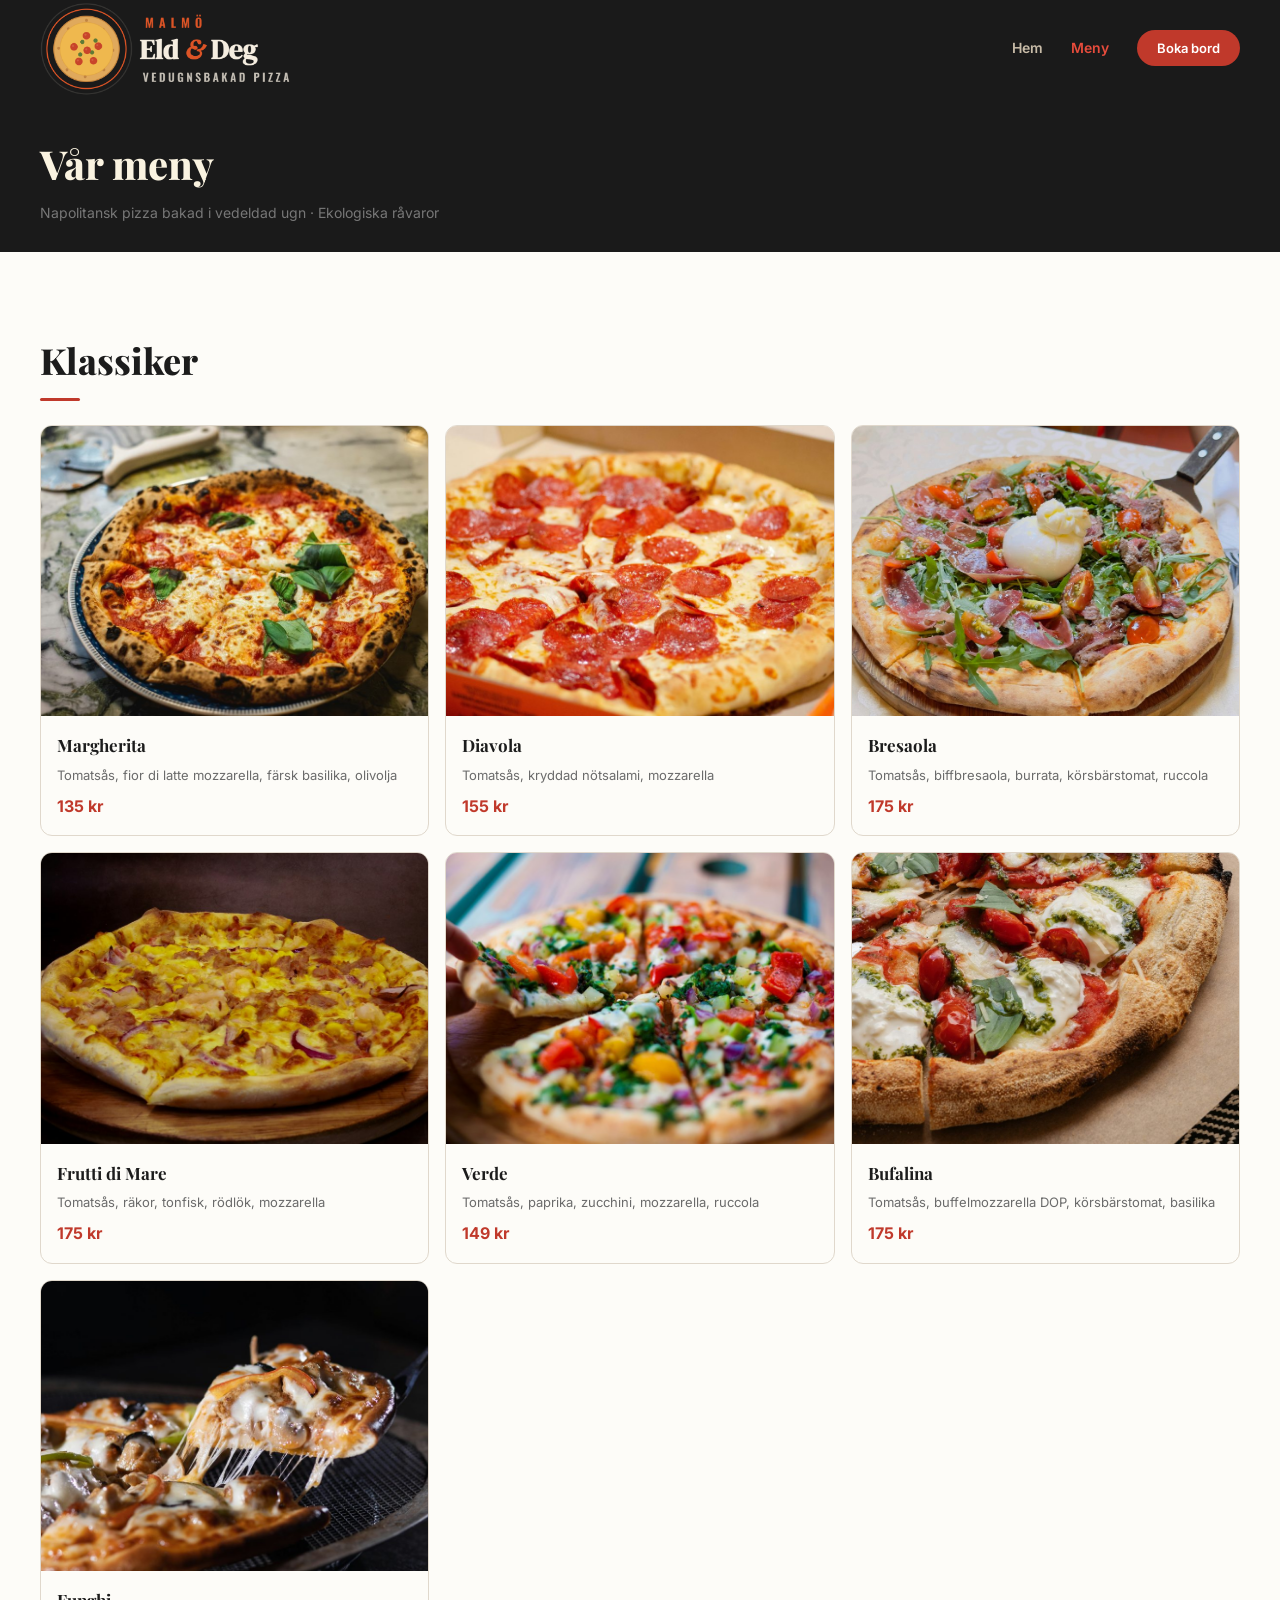
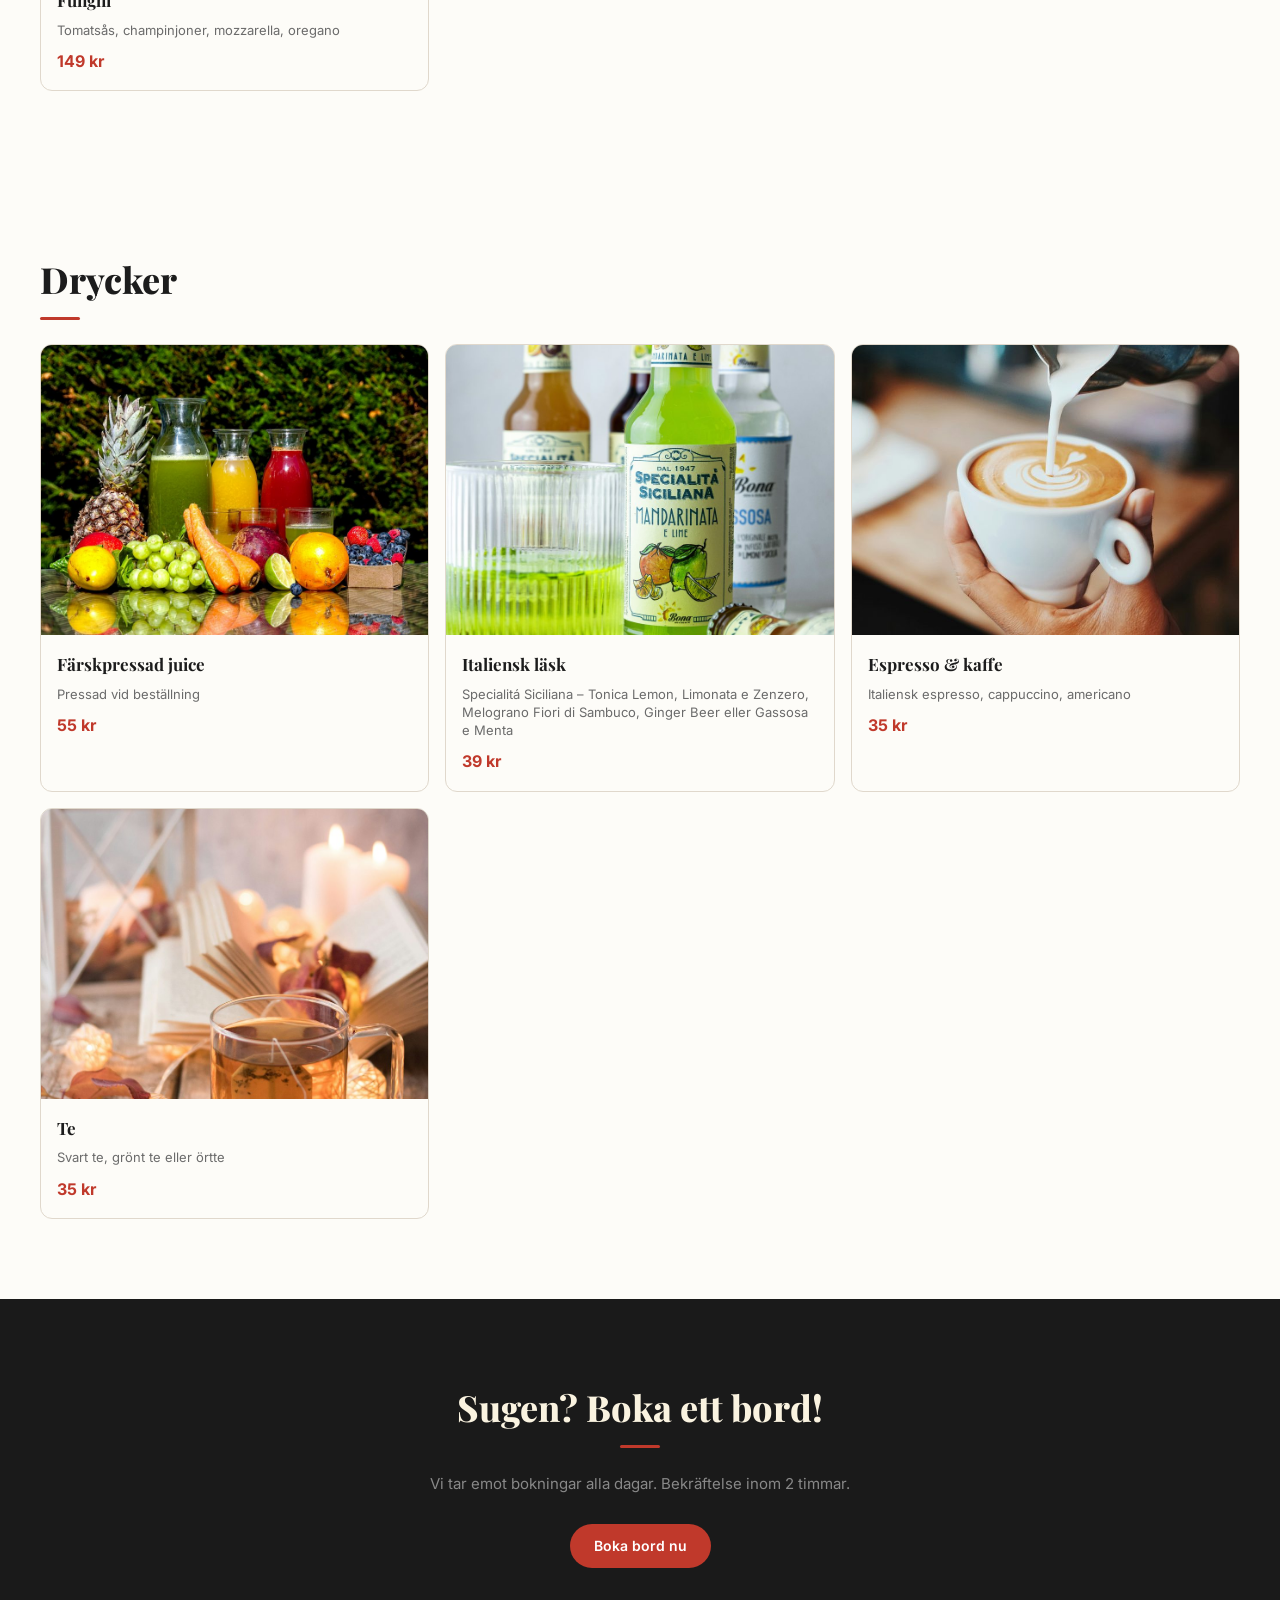
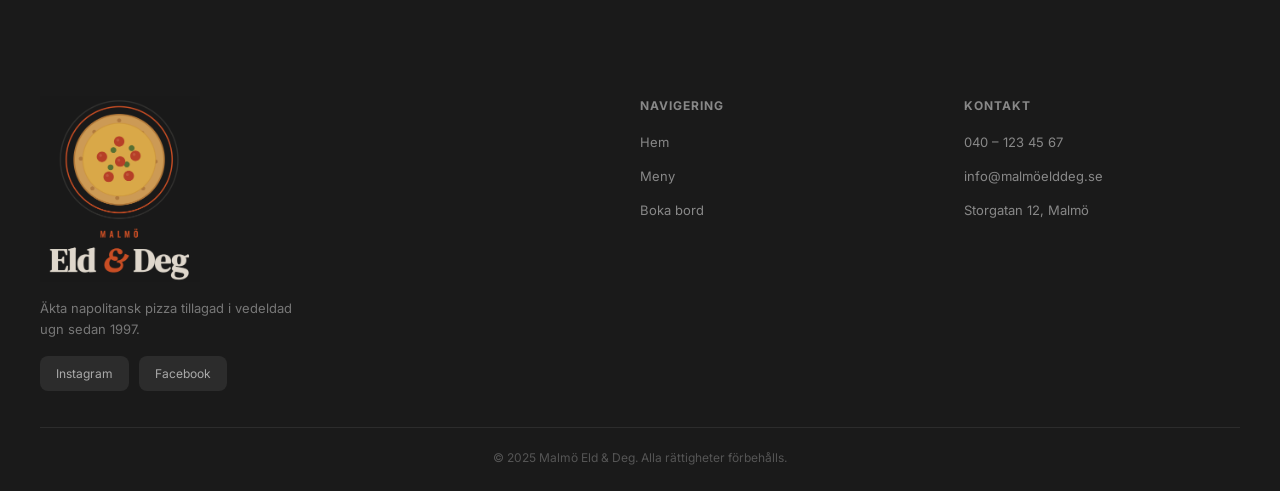
==== menu.html @ 0d915aa9 "Initial commit" ====
<!doctype html>
<html lang="sv">
    <head>
        <meta charset="UTF-8" />
        <meta name="viewport" content="width=device-width, initial-scale=1.0" />
        <meta
            name="description"
            content="Vår meny – Malmö Eld & Deg. Klassiker, vegetariska alternativ och drycker. Allt bakat i vedeldad ugn."
        />
        <title>Meny – Malmö Eld &amp; Deg</title>
        <link rel="preconnect" href="https://fonts.googleapis.com" />
        <link rel="preconnect" href="https://fonts.gstatic.com" crossorigin />
        <link
            href="https://fonts.googleapis.com/css2?family=Playfair+Display:wght@700;800&family=Inter:wght@400;500;600;700&display=swap"
            rel="stylesheet"
        />
        <link rel="stylesheet" href="css/style.css" />
    </head>
    <body>
        <a href="#main-content" class="skip-link">Hoppa till innehållet</a>

        <!--
    HEADER – identical across all three pages for consistent navigation.
    aria-current="page" on the active link informs screen readers
    which page the user is on (WCAG 4.1.2).
  -->
        <header class="site-header">
            <div class="container">
                <a
                    href="index.html"
                    class="logo"
                    aria-label="Malmö Eld &amp; Deg – till startsidan"
                >
                    <img
                        src="img/black-header.png"
                        alt="Malmö Eld &amp; Deg logotyp"
                        class="logo__img"
                    />
                </a>
                <button
                    class="nav-toggle"
                    aria-controls="main-nav"
                    aria-expanded="false"
                    aria-label="Öppna meny"
                >
                    <span></span><span></span><span></span>
                </button>
                <nav class="site-nav" id="main-nav" aria-label="Huvudmeny">
                    <a href="index.html">Hem</a>
                    <a href="menu.html" aria-current="page">Meny</a>
                    <a href="booking.html" class="nav-cta btn btn--primary"
                        >Boka bord</a
                    >
                </nav>
            </div>
        </header>

        <!--
    PAGE BANNER
    Replaces the hero image on subpages – clearly communicates
    which page the user is on without taking as much
    vertical space as a full-width hero.
  -->
        <div class="page-banner">
            <div class="container">
                <h1 class="page-banner__title">Vår meny</h1>
                <p class="page-banner__sub">
                    Napolitansk pizza bakad i vedeldad ugn &middot; Ekologiska
                    råvaror
                </p>
            </div>
        </div>

        <main id="main-content">
            <!--
      CLASSICS SECTION
      aria-labelledby links the section to the heading "klassiker-rubrik",
      making the landmark readable by screen readers.
    -->
            <section class="section" aria-labelledby="klassiker-rubrik">
                <div class="container">
                    <h2 class="section-title" id="klassiker-rubrik">
                        Klassiker
                    </h2>
                    <span class="section-accent"></span>
                    <div class="menu-grid" aria-label="Pizzor">
                        <article class="menu-card">
                            <img
                                src="img/margherita.jpg"
                                alt="Margherita – tomatsås, fior di latte mozzarella och färsk basilika"
                                class="menu-card__img"
                            />
                            <div class="menu-card__body">
                                <h3 class="menu-card__name">Margherita</h3>
                                <p class="menu-card__desc">
                                    Tomatsås, fior di latte mozzarella, färsk
                                    basilika, olivolja
                                </p>
                                <span class="menu-card__price">135 kr</span>
                            </div>
                        </article>
                        <article class="menu-card">
                            <img
                                src="img/diavola.jpg"
                                alt="Diavola – kryddad nötsalami och mozzarella"
                                class="menu-card__img"
                            />
                            <div class="menu-card__body">
                                <h3 class="menu-card__name">Diavola</h3>
                                <p class="menu-card__desc">
                                    Tomatsås, kryddad nötsalami, mozzarella
                                </p>
                                <span class="menu-card__price">155 kr</span>
                            </div>
                        </article>
                        <article class="menu-card">
                            <img
                                src="img/bresaola.jpg"
                                alt="Bresaola – biffbresaola, burrata och körsbärstomat"
                                class="menu-card__img"
                            />
                            <div class="menu-card__body">
                                <h3 class="menu-card__name">Bresaola</h3>
                                <p class="menu-card__desc">
                                    Tomatsås, biffbresaola, burrata,
                                    körsbärstomat, ruccola
                                </p>
                                <span class="menu-card__price">175 kr</span>
                            </div>
                        </article>
                        <article class="menu-card">
                            <img
                                src="img/fruttidimare.jpg"
                                alt="Frutti di mare – räkor, tonfisk och rödlök"
                                class="menu-card__img"
                            />
                            <div class="menu-card__body">
                                <h3 class="menu-card__name">Frutti di Mare</h3>
                                <p class="menu-card__desc">
                                    Tomatsås, räkor, tonfisk, rödlök, mozzarella
                                </p>
                                <span class="menu-card__price">175 kr</span>
                            </div>
                        </article>
                        <article class="menu-card">
                            <img
                                src="img/verde.jpg"
                                alt="Verde – tomatsås, paprika, zucchini, mozzarella och ruccola"
                                class="menu-card__img"
                            />
                            <div class="menu-card__body">
                                <h3 class="menu-card__name">Verde</h3>
                                <p class="menu-card__desc">
                                    Tomatsås, paprika, zucchini, mozzarella,
                                    ruccola
                                </p>
                                <span class="menu-card__price">149 kr</span>
                            </div>
                        </article>
                        <article class="menu-card">
                            <img
                                src="img/bufalina.jpg"
                                alt="Bufalina – buffelmozzarella DOP, körsbärstomat och basilika"
                                class="menu-card__img"
                            />
                            <div class="menu-card__body">
                                <h3 class="menu-card__name">Bufalina</h3>
                                <p class="menu-card__desc">
                                    Tomatsås, buffelmozzarella DOP,
                                    körsbärstomat, basilika
                                </p>
                                <span class="menu-card__price">175 kr</span>
                            </div>
                        </article>
                        <article class="menu-card">
                            <img
                                src="img/funghi.jpg"
                                alt="Funghi – tomatsås, champinjoner, mozzarella"
                                class="menu-card__img"
                            />
                            <div class="menu-card__body">
                                <h3 class="menu-card__name">Funghi</h3>
                                <p class="menu-card__desc">
                                    Tomatsås, champinjoner, mozzarella, oregano
                                </p>
                                <span class="menu-card__price">149 kr</span>
                            </div>
                        </article>
                    </div>
                </div>
            </section>

            <section class="section" aria-labelledby="drycker-rubrik">
                <div class="container">
                    <h2 class="section-title" id="drycker-rubrik">Drycker</h2>
                    <span class="section-accent"></span>
                    <div class="menu-grid" aria-label="Drycker">
                        <article class="menu-card">
                            <img
                                src="img/juice.jpg"
                                alt="Färskpressad juice"
                                class="menu-card__img"
                            />
                            <div class="menu-card__body">
                                <h3 class="menu-card__name">
                                    Färskpressad juice
                                </h3>
                                <p class="menu-card__desc">
                                    Pressad vid beställning
                                </p>
                                <span class="menu-card__price">55 kr</span>
                            </div>
                        </article>
                        <article class="menu-card">
                            <img
                                src="img/italiansoda.jpg"
                                alt="Italiensk läsk"
                                class="menu-card__img"
                            />
                            <div class="menu-card__body">
                                <h3 class="menu-card__name">Italiensk läsk</h3>
                                <p class="menu-card__desc">
                                    Specialitá Siciliana – Tonica Lemon,
                                    Limonata e Zenzero, Melograno Fiori di
                                    Sambuco, Ginger Beer eller Gassosa e Menta
                                </p>
                                <span class="menu-card__price">39 kr</span>
                            </div>
                        </article>
                        <article class="menu-card">
                            <img
                                src="img/coffee.jpg"
                                alt="Latte art – espresso och cappuccino"
                                class="menu-card__img"
                            />
                            <div class="menu-card__body">
                                <h3 class="menu-card__name">
                                    Espresso &amp; kaffe
                                </h3>
                                <p class="menu-card__desc">
                                    Italiensk espresso, cappuccino, americano
                                </p>
                                <span class="menu-card__price">35 kr</span>
                            </div>
                        </article>
                        <article class="menu-card">
                            <img
                                src="img/te.jpg"
                                alt="Te"
                                class="menu-card__img"
                            />
                            <div class="menu-card__body">
                                <h3 class="menu-card__name">Te</h3>
                                <p class="menu-card__desc">
                                    Svart te, grönt te eller örtte
                                </p>
                                <span class="menu-card__price">35 kr</span>
                            </div>
                        </article>
                    </div>
                </div>
            </section>

            <section
                class="section section--dark"
                aria-label="Boka bord – uppmaning"
            >
                <div class="container" style="text-align: center">
                    <h2 class="section-title" style="color: var(--dough)">
                        Sugen? Boka ett bord!
                    </h2>
                    <span class="section-accent section-accent--center"></span>
                    <p
                        style="
                            color: #888;
                            margin-bottom: 28px;
                            font-size: 15px;
                        "
                    >
                        Vi tar emot bokningar alla dagar. Bekräftelse inom 2
                        timmar.
                    </p>
                    <a href="booking.html" class="btn btn--primary"
                        >Boka bord nu</a
                    >
                </div>
            </section>
        </main>

        <!--
    FOOTER – three columns at ≥768px, stacked on mobile.
    Pizza badge used as a decorative element (aria-hidden="true").
  -->
        <footer class="site-footer">
            <div class="container">
                <div class="footer-grid">
                    <div class="footer-brand">
                        <img
                            src="img/black-badge.png"
                            alt=""
                            class="footer-badge"
                            aria-hidden="true"
                        />
                        <p>
                            Äkta napolitansk pizza tillagad i vedeldad ugn sedan
                            1997.
                        </p>
                        <div class="footer-social mt-16">
                            <a
                                href="https://instagram.com"
                                target="_blank"
                                rel="noopener noreferrer"
                                class="social-btn"
                                aria-label="Instagram (öppnar i ny flik)"
                                >Instagram</a
                            >
                            <a
                                href="https://facebook.com"
                                target="_blank"
                                rel="noopener noreferrer"
                                class="social-btn"
                                aria-label="Facebook (öppnar i ny flik)"
                                >Facebook</a
                            >
                        </div>
                    </div>
                    <div class="footer-col">
                        <h3>Navigering</h3>
                        <ul>
                            <li><a href="index.html">Hem</a></li>
                            <li><a href="menu.html">Meny</a></li>
                            <li><a href="booking.html">Boka bord</a></li>
                        </ul>
                    </div>
                    <div class="footer-col">
                        <h3>Kontakt</h3>
                        <ul>
                            <li>
                                <a href="tel:+46401234567">040 – 123 45 67</a>
                            </li>
                            <li>
                                <a href="mailto:info@malmöelddeg.se"
                                    >info@malmöelddeg.se</a
                                >
                            </li>
                            <li>
                                <a
                                    href="https://maps.google.com/?q=Storgatan+12+Malmö"
                                    target="_blank"
                                    rel="noopener noreferrer"
                                    aria-label="Storgatan 12 – Google Maps öppnas i ny flik"
                                    >Storgatan 12, Malmö</a
                                >
                            </li>
                        </ul>
                    </div>
                </div>
                <div class="footer-bottom">
                    <p>
                        &copy; 2025 Malmö Eld &amp; Deg. Alla rättigheter
                        förbehålls.
                    </p>
                </div>
            </div>
        </footer>

        <script src="js/main.js"></script>
    </body>
</html>
---- css/style.css ----
/* 1. CSS Custom Properties */
:root {
    --fire: #c0392b;
    --fire-light: #e74c3c;

    --coal: #1a1a1a;
    --charcoal: #2c2c2c;

    --dough: #faf3e0;
    --dough-mid: #f0e8cf;
    --cream: #fdfcf8;

    --text-main: #1c1c1c;
    --text-muted: #6b6b6b;

    --border: #e0d8cc;

    --font-heading: "Playfair Display", Georgia, serif;
    --font-body: "Inter", "Helvetica Neue", Arial, sans-serif;

    --radius-sm: 8px;
    --radius-md: 12px;
    --radius-lg: 24px;
    --radius-pill: 100px;

    --shadow-md: 0 4px 20px rgba(0, 0, 0, 0.12);

    --container: 1240px;
    --gutter: 20px;
}

/* 2. Reset and base */
*,
*::before,
*::after {
    box-sizing: border-box;
    margin: 0;
    padding: 0;
}

html {
    scroll-behavior: smooth;
}

img {
    max-width: 100%;
    height: auto;
    display: block;
}

a {
    color: inherit;
    text-decoration: none;
}
ul {
    list-style: none;
}

button {
    cursor: pointer;
    font-family: var(--font-body);
}

body {
    font-family: var(--font-body);
    background: var(--cream);
    color: var(--text-main);
    font-size: 16px;
    line-height: 1.6;
}

/* 3. Container */
.container {
    width: 100%;
    max-width: var(--container);
    margin-inline: auto;
    padding-inline: var(--gutter);
}

/* 4. Typography */
.section-title {
    font-family: var(--font-heading);
    font-size: clamp(24px, 5vw, 36px);
    font-weight: 800;
    margin-bottom: 8px;
}

/* Decorative accent line below headings – no informational content */
.section-accent {
    display: block;
    width: 40px;
    height: 3px;
    background: var(--fire);
    border-radius: 2px;
    margin-bottom: 24px;
}

.section-accent--center {
    margin-inline: auto;
}

/* 5. Header and navigation */
/* sticky keeps the header visible while scrolling; z-index 100 places it above page content */
.site-header {
    position: sticky;
    top: 0;
    z-index: 100;
    background: var(--coal);
    height: 64px;
    display: flex;
    align-items: center;
}

@media (min-width: 768px) {
    .site-header {
        height: 80px;
    }
}
@media (min-width: 1200px) {
    .site-header {
        height: 96px;
    }
}

.site-header .container {
    display: flex;
    align-items: center;
    justify-content: space-between;
}

.logo__img {
    height: 60px;
    width: auto;
    display: block;
}

@media (min-width: 768px) {
    .logo__img {
        height: 80px;
    }
}
@media (min-width: 1200px) {
    .logo__img {
        height: 96px;
    }
}

/* Hamburger – three spans, each one bar */
.nav-toggle {
    display: flex;
    flex-direction: column;
    gap: 5px;
    background: none;
    border: none;
    padding: 6px;
}

.nav-toggle span {
    display: block;
    width: 24px;
    height: 2px;
    background: var(--dough);
    border-radius: 2px;
    transition:
        transform 0.3s,
        opacity 0.3s;
}

/* Hamburger animates into an X when menu is open */
.nav-toggle.open span:nth-child(1) {
    transform: translateY(7px) rotate(45deg);
}
.nav-toggle.open span:nth-child(2) {
    opacity: 0;
}
.nav-toggle.open span:nth-child(3) {
    transform: translateY(-7px) rotate(-45deg);
}

/* Mobile nav: full-screen overlay, shown by JS adding the 'open' class */
.site-nav {
    display: none;
    position: fixed;
    inset: 64px 0 0;
    background: var(--coal);
    flex-direction: column;
    align-items: center;
    justify-content: center;
    gap: 32px;
    z-index: 99;
}

.site-nav.open {
    display: flex;
}

.site-nav a {
    font-size: 22px;
    font-weight: 600;
    color: var(--dough);
    transition: color 0.2s;
}

/* Communicates active page state to screen readers: WCAG 4.1.2 */
.site-nav a:hover,
.site-nav a[aria-current="page"] {
    color: var(--fire-light);
}

.site-nav .nav-cta {
    background: var(--fire);
    color: #fff !important;
    padding: 12px 32px;
    border-radius: var(--radius-pill);
    font-size: 16px !important;
}

/* Tablet and desktop: hamburger hidden, nav inline in header */
@media (min-width: 768px) {
    .nav-toggle {
        display: none;
    }

    .site-nav {
        display: flex !important;
        position: static;
        flex-direction: row;
        gap: 28px;
        background: none;
        inset: unset;
        justify-content: flex-end;
    }

    .site-nav a {
        font-size: 14px;
        color: #c8bca8;
    }

    .site-nav .nav-cta {
        padding: 8px 20px;
        font-size: 13px !important;
    }
}

/* 6. Skip link and focus styles: WCAG 2.4.1, 2.4.7 */
/* Invisible to mouse users, visible on keyboard focus */
.skip-link {
    position: absolute;
    top: -100%;
    left: 16px;
    background: var(--fire);
    color: #fff;
    padding: 10px 20px;
    border-radius: 0 0 var(--radius-sm) var(--radius-sm);
    font-size: 14px;
    font-weight: 700;
    z-index: 200;
    transition: top 0.2s;
}

.skip-link:focus {
    top: 0;
}

/* :focus-visible triggers only on keyboard navigation, not mouse click */
:focus-visible {
    outline: 3px solid var(--fire);
    outline-offset: 3px;
    border-radius: 3px;
}

:focus:not(:focus-visible) {
    outline: none;
}

/* Disable animations for users with vestibular disorders: WCAG 2.3.3 */
@media (prefers-reduced-motion: reduce) {
    *,
    *::before,
    *::after {
        animation-duration: 0.01ms !important;
        animation-iteration-count: 1 !important;
        transition-duration: 0.01ms !important;
    }
}

/* 7. Hero */
.hero {
    position: relative;
    min-height: 300px;
    display: flex;
    align-items: flex-end;
    overflow: hidden;
}

.hero__img {
    position: absolute;
    inset: 0;
    width: 100%;
    height: 100%;
    object-fit: cover;
    object-position: center;
}

.hero__overlay {
    position: absolute;
    inset: 0;
    background: linear-gradient(
        to top,
        rgba(20, 6, 2, 0.92) 0%,
        rgba(40, 12, 4, 0.5) 50%,
        rgba(0, 0, 0, 0.15) 100%
    );
}

.hero__content {
    position: relative;
    z-index: 2;
    width: 100%;
    padding: 48px 0 36px;
}

.hero .container {
    background: rgba(0, 0, 0, 0.65);
    border-radius: 6px;
    padding-block: 24px;
}

.hero__tagline {
    display: inline-block;
    font-size: 11px;
    letter-spacing: 2.5px;
    text-transform: uppercase;
    color: #fff;
    font-weight: 600;
    margin-bottom: 10px;
}

.hero h1 {
    font-family: var(--font-heading);
    font-size: clamp(28px, 7vw, 56px);
    color: var(--dough);
    font-weight: 800;
    line-height: 1.1;
    margin-bottom: 10px;
}

.hero__sub {
    font-size: 14px;
    color: #c8bca8;
    margin-bottom: 24px;
    max-width: 480px;
}

.hero__actions {
    display: flex;
    flex-wrap: wrap;
    gap: 12px;
}

@media (min-width: 768px) {
    .hero {
        min-height: 380px;
    }
}
@media (min-width: 1200px) {
    .hero {
        min-height: 520px;
    }
}

/* 8. Buttons */
.btn {
    display: inline-flex;
    align-items: center;
    gap: 7px;
    font-family: var(--font-body);
    font-size: 14px;
    font-weight: 600;
    padding: 11px 24px;
    border-radius: var(--radius-pill);
    border: none;
    transition:
        transform 0.15s,
        box-shadow 0.15s;
    white-space: nowrap;
    cursor: pointer;
}

.btn:hover {
    transform: translateY(-1px);
    box-shadow: 0 6px 18px rgba(0, 0, 0, 0.2);
}
.btn:active {
    transform: translateY(0);
}

.btn--primary {
    background: var(--fire);
    color: #fff;
}
.btn--primary:hover {
    background: var(--fire-light);
}

.btn--outline {
    background: transparent;
    color: var(--dough);
    border: 2px solid rgba(255, 255, 255, 0.35);
}
.btn--outline:hover {
    border-color: var(--dough);
}

.btn--full {
    width: 100%;
    justify-content: center;
}

/* 9. Quick actions
   Mobile only: the mobile user is often in motion and needs immediate access
   to phone number and address. Hidden on desktop where that urgency is absent. */
.quick-actions {
    background: var(--charcoal);
    padding: 12px var(--gutter);
}

.quick-actions__grid {
    display: grid;
    grid-template-columns: repeat(3, 1fr);
    gap: 10px;
}

.quick-btn {
    display: flex;
    flex-direction: column;
    align-items: center;
    gap: 5px;
    padding: 12px 8px;
    background: #3a3a3a;
    border-radius: var(--radius-sm);
    color: var(--dough);
    font-size: 11px;
    font-weight: 600;
    text-align: center;
    transition: background 0.2s;
    border: none;
    cursor: pointer;
}

.quick-btn svg {
    stroke: var(--dough);
}
.quick-btn:hover {
    background: #4a4a4a;
}
.quick-btn--red {
    background: var(--fire);
}
.quick-btn--red svg {
    stroke: #fff;
}
.quick-btn--red:hover {
    background: var(--fire-light);
}

@media (min-width: 768px) {
    .quick-actions {
        display: none;
    }
}

/* 10. Feature strip */
.feature-strip {
    background: var(--dough-mid);
    border-bottom: 1px solid var(--border);
}

.feature-strip__grid {
    display: flex;
    flex-direction: column;
}

.feature-item {
    display: flex;
    align-items: center;
    gap: 14px;
    padding: 18px var(--gutter);
    border-bottom: 1px solid var(--border);
}

.feature-item:last-child {
    border-bottom: none;
}

.feature-item__icon {
    flex-shrink: 0;
    color: var(--fire);
}
.feature-item__title {
    font-size: 14px;
    font-weight: 700;
    color: var(--coal);
}
.feature-item__text {
    font-size: 12px;
    color: var(--text-muted);
}

@media (min-width: 768px) {
    .feature-strip__grid {
        flex-direction: row;
    }

    .feature-item {
        flex: 1;
        border-bottom: none;
        border-right: 1px solid var(--border);
        padding: 24px;
    }

    .feature-item:last-child {
        border-right: none;
    }
}

/* 11. Sections (shared) */
.section {
    padding: 48px 0;
}
.section--dark {
    background: var(--coal);
    color: var(--dough);
}
.section--beige {
    background: var(--dough);
}

@media (min-width: 1200px) {
    .section {
        padding: 80px 0;
    }
}

/* 12. About */
.about-grid {
    display: flex;
    flex-direction: column;
    gap: 32px;
}

.about-img {
    width: 100%;
    aspect-ratio: 4 / 3;
    object-fit: cover;
    border-radius: var(--radius-md);
}

.about-text p {
    font-size: 15px;
    color: #c8bca8;
    margin-bottom: 16px;
    line-height: 1.7;
}

.about-text p:last-of-type {
    margin-bottom: 0;
}

@media (min-width: 768px) {
    .about-grid {
        flex-direction: row;
        align-items: center;
        gap: 48px;
    }
    .about-img {
        width: 45%;
        flex-shrink: 0;
    }
    .about-text p {
        color: #b0a090;
    }
}

@media (min-width: 1200px) {
    .about-grid {
        gap: 80px;
    }
    .about-img {
        width: 50%;
    }
}

/* 13. Opening hours */
.hours-table {
    width: 100%;
    border-collapse: collapse;
    border-radius: var(--radius-md);
    overflow: hidden;
    border: 1px solid var(--border);
}

.hours-table tr {
    border-bottom: 1px solid var(--border);
}
.hours-table tr:last-child {
    border-bottom: none;
}

.hours-table td {
    padding: 14px 20px;
    font-size: 14px;
    background: var(--cream);
}

.hours-table td:last-child {
    text-align: right;
    font-weight: 700;
    color: var(--coal);
}

.hours-table .highlight td {
    background: var(--dough-mid);
}

/* 14. Menu grid and cards
   Mobile First: 1 → 2 → 3 columns */
.menu-grid {
    display: grid;
    grid-template-columns: 1fr;
    gap: 16px;
}

@media (min-width: 768px) {
    .menu-grid {
        grid-template-columns: repeat(2, 1fr);
    }
}
@media (min-width: 1200px) {
    .menu-grid {
        grid-template-columns: repeat(3, 1fr);
    }
}

.menu-card {
    background: var(--cream);
    border: 1px solid var(--border);
    border-radius: var(--radius-md);
    overflow: hidden;
    transition:
        box-shadow 0.2s,
        transform 0.2s;
}

.menu-card:hover {
    box-shadow: var(--shadow-md);
    transform: translateY(-2px);
}

.menu-card__img {
    width: 100%;
    aspect-ratio: 4 / 3;
    object-fit: cover;
    display: block;
}

.menu-card__body {
    padding: 16px;
}
.menu-card__name {
    font-family: var(--font-heading);
    font-size: 17px;
    font-weight: 700;
    margin-bottom: 6px;
}
.menu-card__desc {
    font-size: 13px;
    color: var(--text-muted);
    margin-bottom: 10px;
    line-height: 1.4;
}
.menu-card__price {
    font-size: 16px;
    font-weight: 700;
    color: var(--fire);
}

/* 15. Page banner: used on subpages instead of the hero */
.page-banner {
    background: var(--coal);
    padding: 36px 0 28px;
}

.page-banner__title {
    font-family: var(--font-heading);
    font-size: clamp(26px, 5vw, 40px);
    font-weight: 800;
    color: var(--dough);
    margin-bottom: 6px;
}

.page-banner__sub {
    font-size: 14px;
    color: #777;
}

/* 16. Booking grid and form
   900px breakpoint: the form needs enough width to sit comfortably
   next to the contact info column */
.boka-grid {
    display: flex;
    flex-direction: column;
    gap: 48px;
}

@media (min-width: 900px) {
    .boka-grid {
        flex-direction: row;
        align-items: flex-start;
        gap: 64px;
    }

    .boka-form-col {
        max-width: 520px;
    }
    .boka-info-col {
        flex: 1;
    }
}

.booking-form {
    background: var(--cream);
    border: 1px solid var(--border);
    border-radius: var(--radius-lg);
    padding: 28px var(--gutter);
}

@media (min-width: 768px) {
    .booking-form {
        padding: 40px;
    }
}

.form-row {
    display: flex;
    flex-direction: column;
    gap: 14px;
    margin-bottom: 14px;
}

@media (min-width: 560px) {
    .form-row {
        flex-direction: row;
    }
    .form-group {
        flex: 1;
    }
}

.form-group {
    display: flex;
    flex-direction: column;
    gap: 6px;
}

.form-group label {
    font-size: 12px;
    font-weight: 600;
    color: var(--text-muted);
    text-transform: uppercase;
    letter-spacing: 0.5px;
}

.form-group input,
.form-group select,
.form-group textarea {
    padding: 12px 16px;
    border: 1.5px solid var(--border);
    border-radius: var(--radius-sm);
    font-family: var(--font-body);
    font-size: 15px;
    color: var(--text-main);
    background: var(--cream);
    width: 100%;
    transition:
        border-color 0.2s,
        box-shadow 0.2s;
}

.form-group input:focus,
.form-group select:focus,
.form-group textarea:focus {
    outline: none;
    border-color: var(--fire);
    box-shadow: 0 0 0 3px rgba(192, 57, 43, 0.12);
}

.form-group textarea {
    resize: vertical;
    min-height: 80px;
}

.form-submit {
    margin-top: 8px;
}
.form-note {
    font-size: 12px;
    color: var(--text-muted);
    text-align: center;
    margin-top: 12px;
}

/* Hidden until the form is submitted */
.form-confirmation {
    display: none;
    text-align: center;
    padding: 24px;
}
.form-confirmation.show {
    display: block;
}

.form-confirmation__icon {
    font-size: 48px;
    color: var(--fire);
    margin-bottom: 12px;
}

/* 17. Contact list */
.contact-list {
    display: flex;
    flex-direction: column;
    gap: 16px;
    margin-top: 8px;
}

.contact-list li {
    display: flex;
    align-items: flex-start;
    gap: 14px;
}

.contact-list__icon {
    flex-shrink: 0;
    margin-top: 2px;
    color: var(--fire);
}

.contact-list li > div {
    display: flex;
    flex-direction: column;
    gap: 2px;
}

.contact-list strong {
    font-size: 12px;
    text-transform: uppercase;
    letter-spacing: 0.5px;
    color: var(--text-muted);
}

.contact-list span,
.contact-list a {
    font-size: 14px;
    color: var(--text-main);
    line-height: 1.4;
}

.contact-list a:hover {
    color: var(--fire);
    text-decoration: underline;
}

/* 18. Map placeholder  (replace with a Google Maps <iframe> in production) */
.map-placeholder {
    background: var(--dough-mid);
    border: 1px solid var(--border);
    border-radius: var(--radius-md);
    height: 220px;
    display: flex;
    flex-direction: column;
    align-items: center;
    justify-content: center;
    gap: 10px;
    font-size: 13px;
    color: var(--text-muted);
    margin-bottom: 24px;
}

.map-placeholder svg {
    width: 36px;
    height: 36px;
    color: var(--fire);
}

@media (min-width: 768px) {
    .map-placeholder {
        height: 280px;
    }
}

/* 19. Footer */
.site-footer {
    background: var(--coal);
    color: var(--dough);
    padding: 48px 0 24px;
}

.footer-grid {
    display: flex;
    flex-direction: column;
    gap: 36px;
    margin-bottom: 36px;
}

.footer-badge {
    width: 160px;
    height: auto;
    margin-bottom: 16px;
    opacity: 0.9;
}

.footer-brand p {
    margin-top: 8px;
    font-size: 13px;
    color: #777;
    line-height: 1.6;
    max-width: 260px;
}

.footer-col h3 {
    font-size: 12px;
    font-weight: 700;
    letter-spacing: 1px;
    text-transform: uppercase;
    color: #888;
    margin-bottom: 14px;
}

.footer-col ul {
    display: flex;
    flex-direction: column;
    gap: 8px;
}

.footer-col ul a {
    font-size: 13px;
    color: #888;
    transition: color 0.2s;
}
.footer-col ul a:hover {
    color: var(--dough);
}

.footer-social {
    display: flex;
    gap: 10px;
}

a.social-btn {
    display: inline-block;
    padding: 8px 16px;
    background: #2c2c2c;
    border-radius: var(--radius-sm);
    font-size: 12px;
    color: #aaa;
    transition:
        background 0.2s,
        color 0.2s;
    text-decoration: none;
}

a.social-btn:hover {
    background: #3c3c3c;
    color: var(--dough);
}

.footer-bottom {
    border-top: 1px solid #2c2c2c;
    padding-top: 20px;
    text-align: center;
    font-size: 12px;
    color: #555;
}

@media (min-width: 768px) {
    .footer-grid {
        flex-direction: row;
        gap: 48px;
        flex-wrap: wrap;
    }
    .footer-brand {
        flex: 2;
    }
    .footer-col {
        flex: 1;
        min-width: 120px;
    }
}

/* 20. Utility classes */
.mt-16 {
    margin-top: 16px;
}
.mt-24 {
    margin-top: 24px;
}
.text-muted {
    color: var(--text-muted);
}

/* Visually hides elements while keeping them accessible to screen readers */
.sr-only {
    position: absolute;
    width: 1px;
    height: 1px;
    padding: 0;
    margin: -1px;
    overflow: hidden;
    clip: rect(0, 0, 0, 0);
    white-space: nowrap;
    border-width: 0;
}
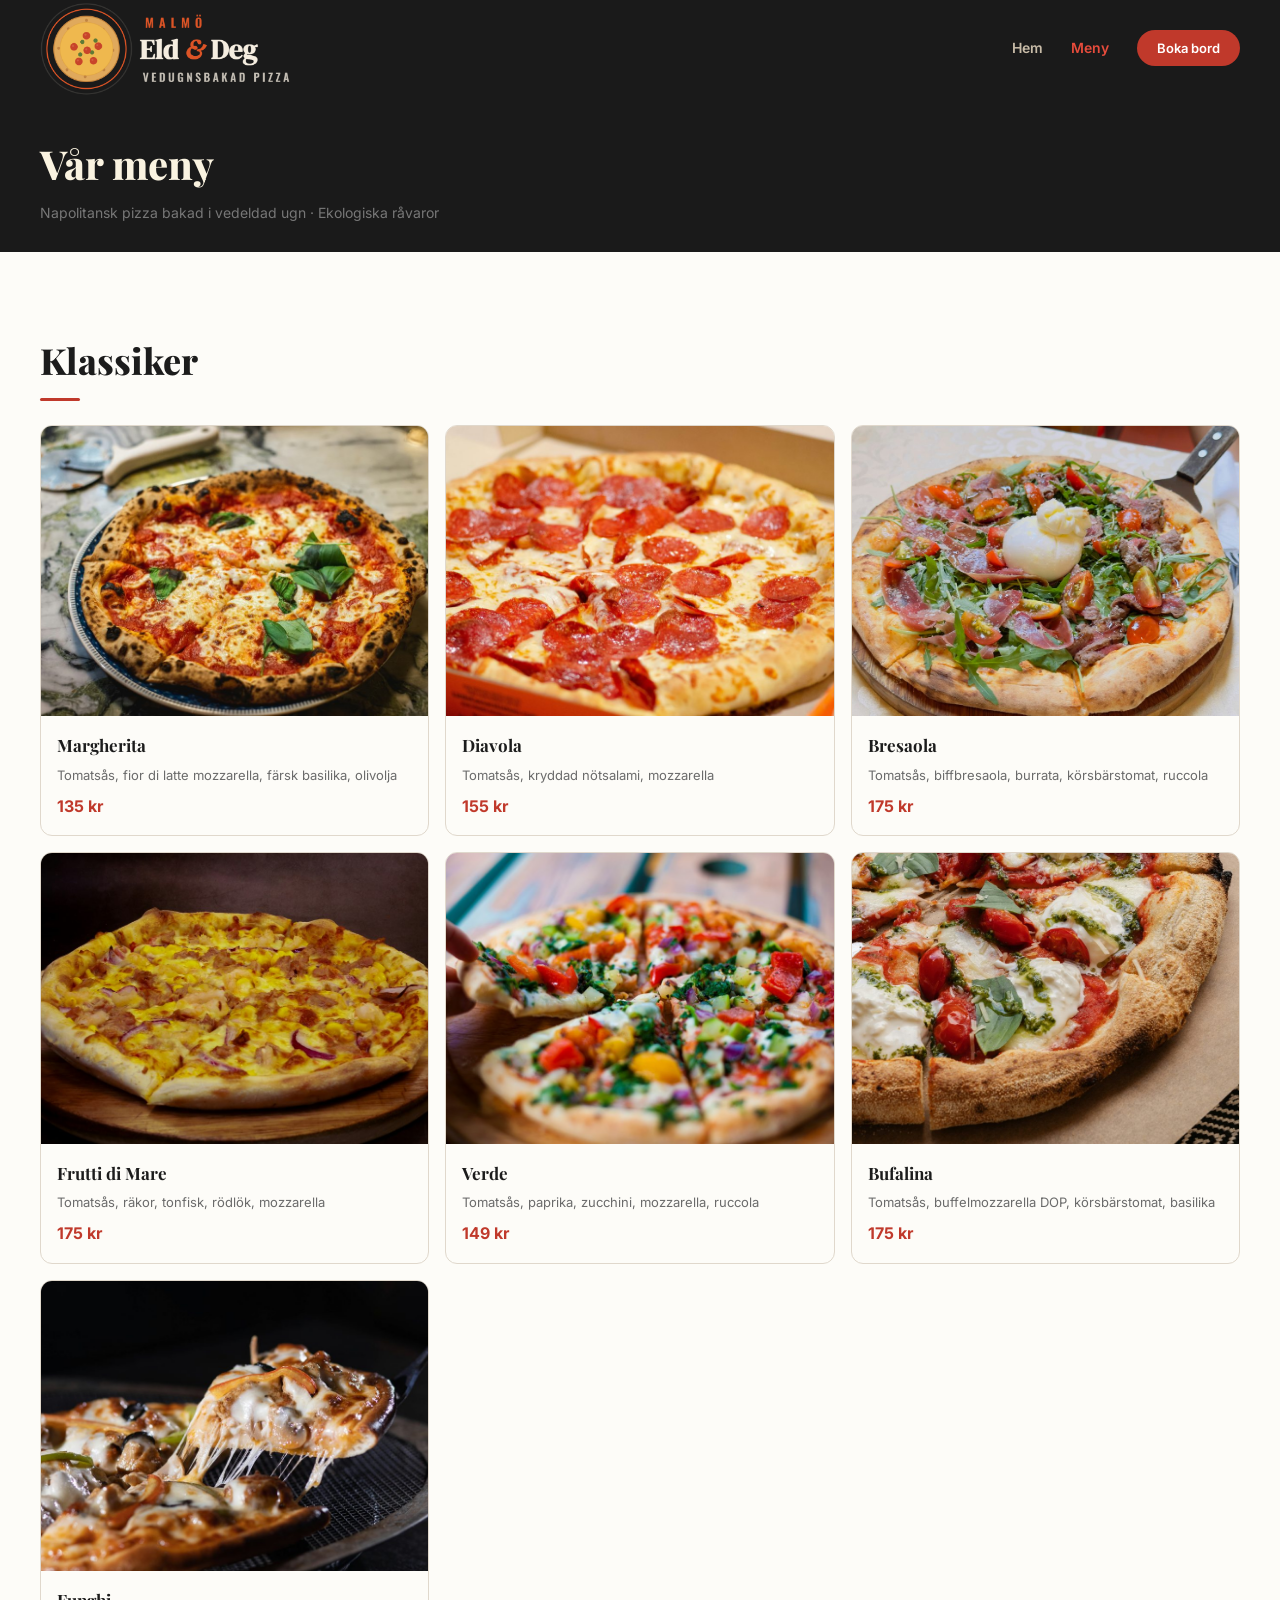
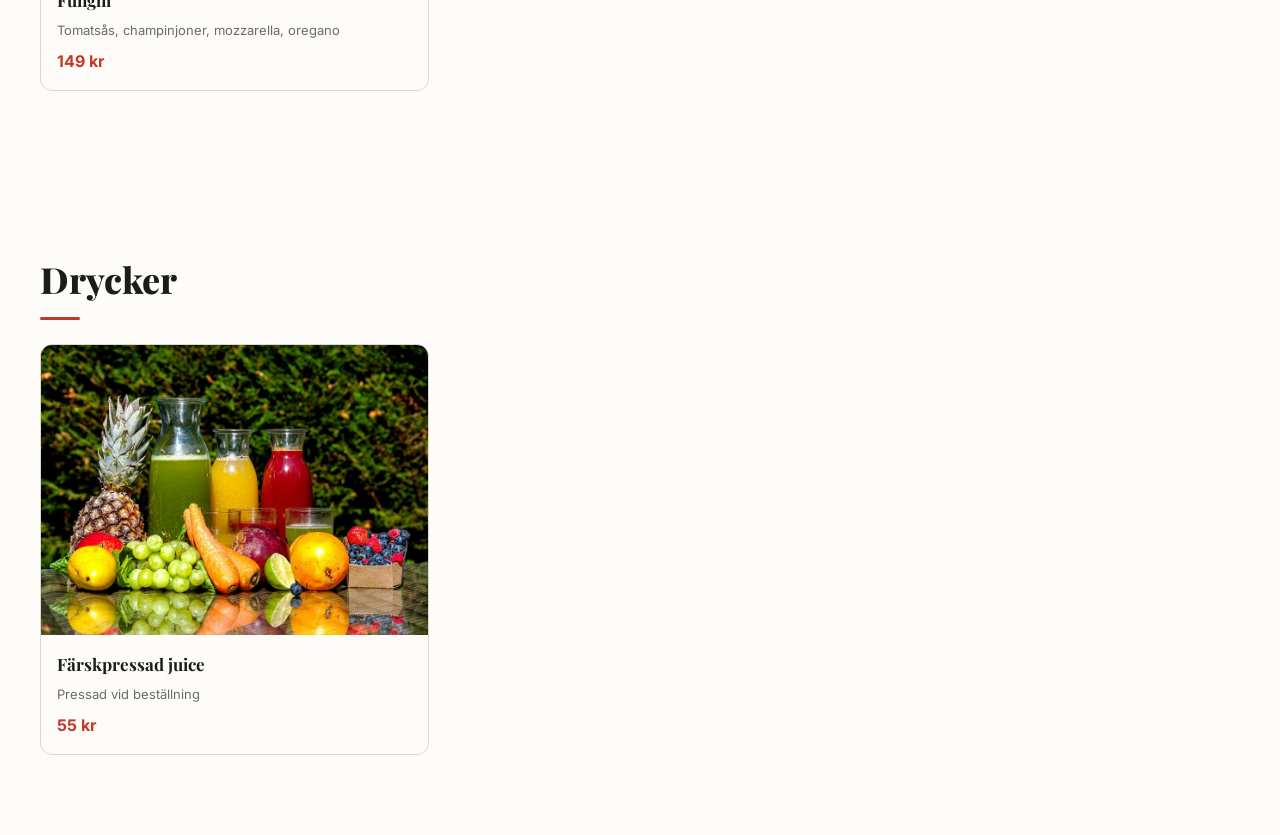
==== commit bf54cedb: "Fix W3C validation errors in menu.html" ====
--- a/menu.html
+++ b/menu.html
@@ -83,7 +83,7 @@
                         Klassiker
                     </h2>
                     <span class="section-accent"></span>
-                    <div class="menu-grid" aria-label="Pizzor">
+                    <div class="menu-grid">
                         <article class="menu-card">
                             <img
                                 src="img/margherita.jpg"
@@ -194,7 +194,7 @@
                 <div class="container">
                     <h2 class="section-title" id="drycker-rubrik">Drycker</h2>
                     <span class="section-accent"></span>
-                    <div class="menu-grid" aria-label="Drycker">
+                    <div class="menu-grid">
                         <article class="menu-card">
                             <img
                                 src="img/juice.jpg"
@@ -209,161 +209,4 @@
                                     Pressad vid beställning
                                 </p>
                                 <span class="menu-card__price">55 kr</span>
-                            </div>
-                        </article>
-                        <article class="menu-card">
-                            <img
-                                src="img/italiansoda.jpg"
-                                alt="Italiensk läsk"
-                                class="menu-card__img"
-                            />
-                            <div class="menu-card__body">
-                                <h3 class="menu-card__name">Italiensk läsk</h3>
-                                <p class="menu-card__desc">
-                                    Specialitá Siciliana – Tonica Lemon,
-                                    Limonata e Zenzero, Melograno Fiori di
-                                    Sambuco, Ginger Beer eller Gassosa e Menta
-                                </p>
-                                <span class="menu-card__price">39 kr</span>
-                            </div>
-                        </article>
-                        <article class="menu-card">
-                            <img
-                                src="img/coffee.jpg"
-                                alt="Latte art – espresso och cappuccino"
-                                class="menu-card__img"
-                            />
-                            <div class="menu-card__body">
-                                <h3 class="menu-card__name">
-                                    Espresso &amp; kaffe
-                                </h3>
-                                <p class="menu-card__desc">
-                                    Italiensk espresso, cappuccino, americano
-                                </p>
-                                <span class="menu-card__price">35 kr</span>
-                            </div>
-                        </article>
-                        <article class="menu-card">
-                            <img
-                                src="img/te.jpg"
-                                alt="Te"
-                                class="menu-card__img"
-                            />
-                            <div class="menu-card__body">
-                                <h3 class="menu-card__name">Te</h3>
-                                <p class="menu-card__desc">
-                                    Svart te, grönt te eller örtte
-                                </p>
-                                <span class="menu-card__price">35 kr</span>
-                            </div>
-                        </article>
-                    </div>
-                </div>
-            </section>
-
-            <section
-                class="section section--dark"
-                aria-label="Boka bord – uppmaning"
-            >
-                <div class="container" style="text-align: center">
-                    <h2 class="section-title" style="color: var(--dough)">
-                        Sugen? Boka ett bord!
-                    </h2>
-                    <span class="section-accent section-accent--center"></span>
-                    <p
-                        style="
-                            color: #888;
-                            margin-bottom: 28px;
-                            font-size: 15px;
-                        "
-                    >
-                        Vi tar emot bokningar alla dagar. Bekräftelse inom 2
-                        timmar.
-                    </p>
-                    <a href="booking.html" class="btn btn--primary"
-                        >Boka bord nu</a
-                    >
-                </div>
-            </section>
-        </main>
-
-        <!--
-    FOOTER – three columns at ≥768px, stacked on mobile.
-    Pizza badge used as a decorative element (aria-hidden="true").
-  -->
-        <footer class="site-footer">
-            <div class="container">
-                <div class="footer-grid">
-                    <div class="footer-brand">
-                        <img
-                            src="img/black-badge.png"
-                            alt=""
-                            class="footer-badge"
-                            aria-hidden="true"
-                        />
-                        <p>
-                            Äkta napolitansk pizza tillagad i vedeldad ugn sedan
-                            1997.
-                        </p>
-                        <div class="footer-social mt-16">
-                            <a
-                                href="https://instagram.com"
-                                target="_blank"
-                                rel="noopener noreferrer"
-                                class="social-btn"
-                                aria-label="Instagram (öppnar i ny flik)"
-                                >Instagram</a
-                            >
-                            <a
-                                href="https://facebook.com"
-                                target="_blank"
-                                rel="noopener noreferrer"
-                                class="social-btn"
-                                aria-label="Facebook (öppnar i ny flik)"
-                                >Facebook</a
-                            >
-                        </div>
-                    </div>
-                    <div class="footer-col">
-                        <h3>Navigering</h3>
-                        <ul>
-                            <li><a href="index.html">Hem</a></li>
-                            <li><a href="menu.html">Meny</a></li>
-                            <li><a href="booking.html">Boka bord</a></li>
-                        </ul>
-                    </div>
-                    <div class="footer-col">
-                        <h3>Kontakt</h3>
-                        <ul>
-                            <li>
-                                <a href="tel:+46401234567">040 – 123 45 67</a>
-                            </li>
-                            <li>
-                                <a href="mailto:info@malmöelddeg.se"
-                                    >info@malmöelddeg.se</a
-                                >
-                            </li>
-                            <li>
-                                <a
-                                    href="https://maps.google.com/?q=Storgatan+12+Malmö"
-                                    target="_blank"
-                                    rel="noopener noreferrer"
-                                    aria-label="Storgatan 12 – Google Maps öppnas i ny flik"
-                                    >Storgatan 12, Malmö</a
-                                >
-                            </li>
-                        </ul>
-                    </div>
-                </div>
-                <div class="footer-bottom">
-                    <p>
-                        &copy; 2025 Malmö Eld &amp; Deg. Alla rättigheter
-                        förbehålls.
-                    </p>
-                </div>
-            </div>
-        </footer>
-
-        <script src="js/main.js"></script>
-    </body>
-</html>
+                   
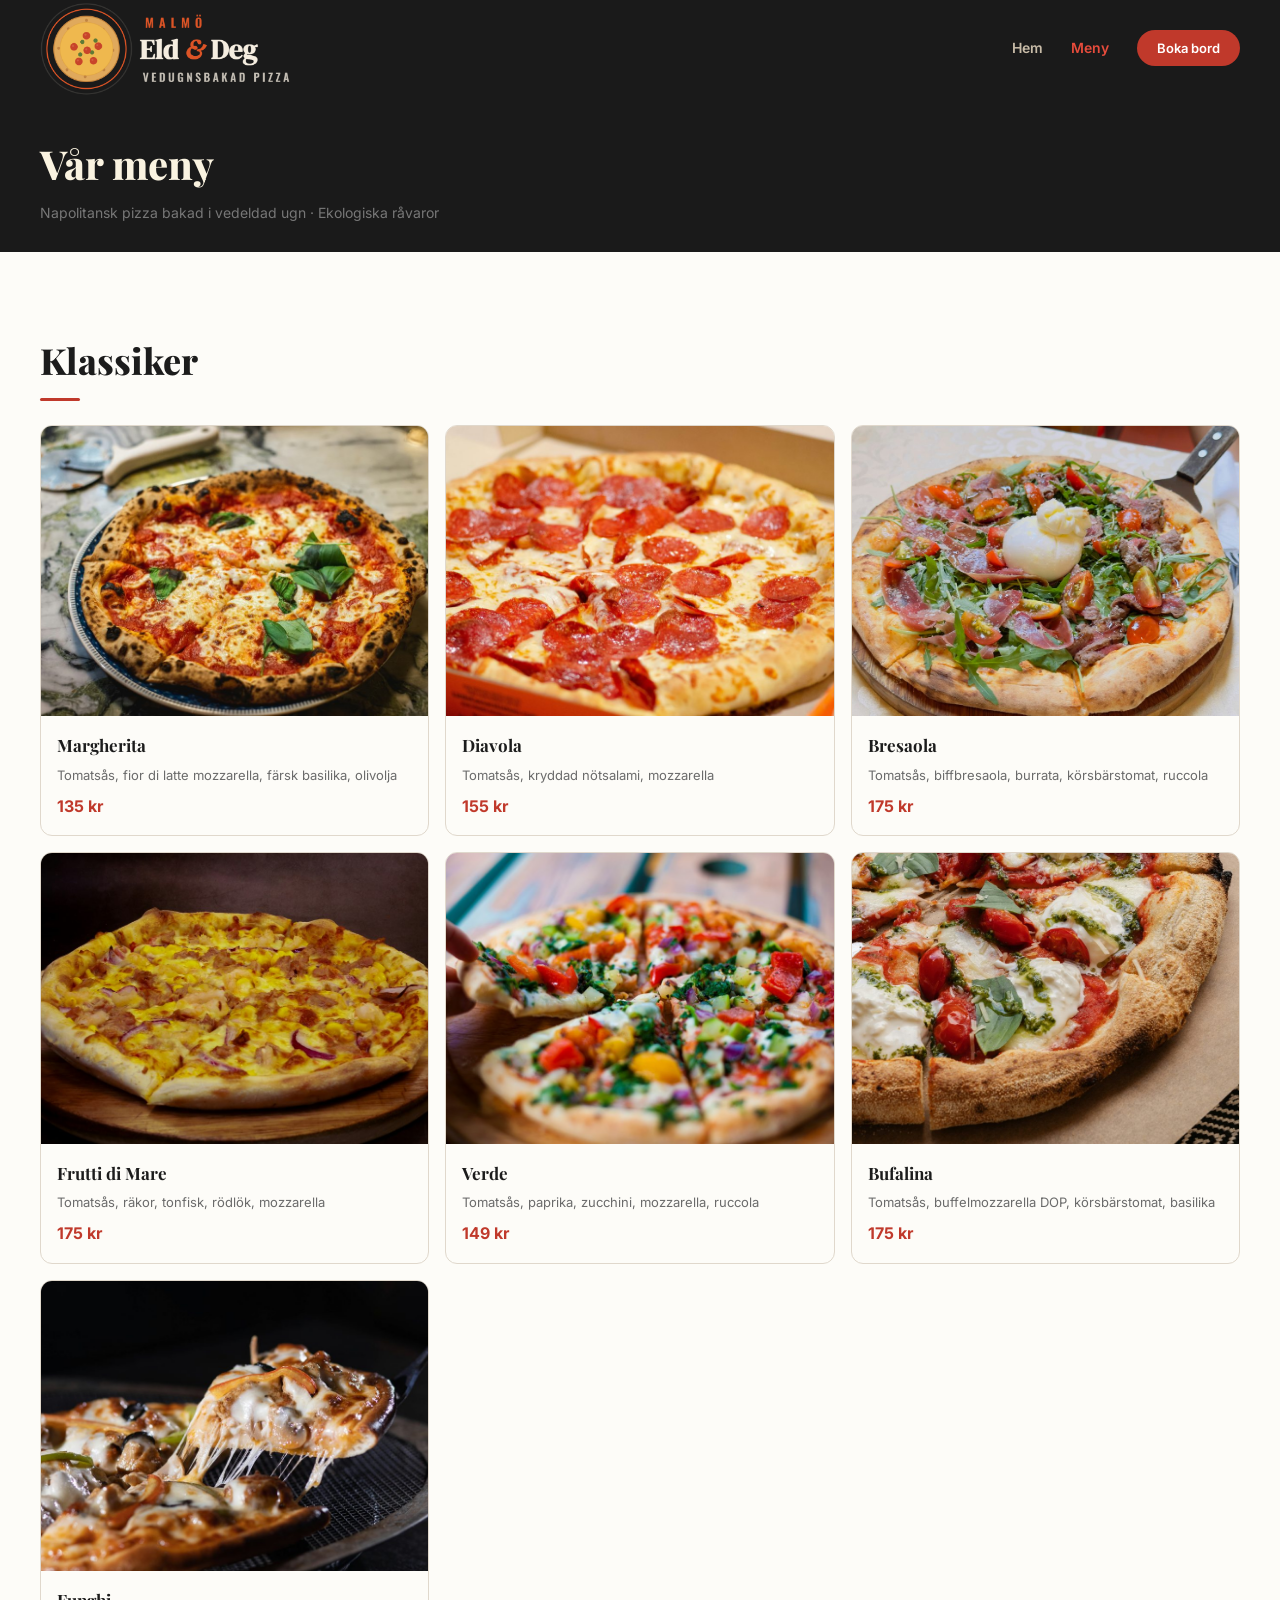
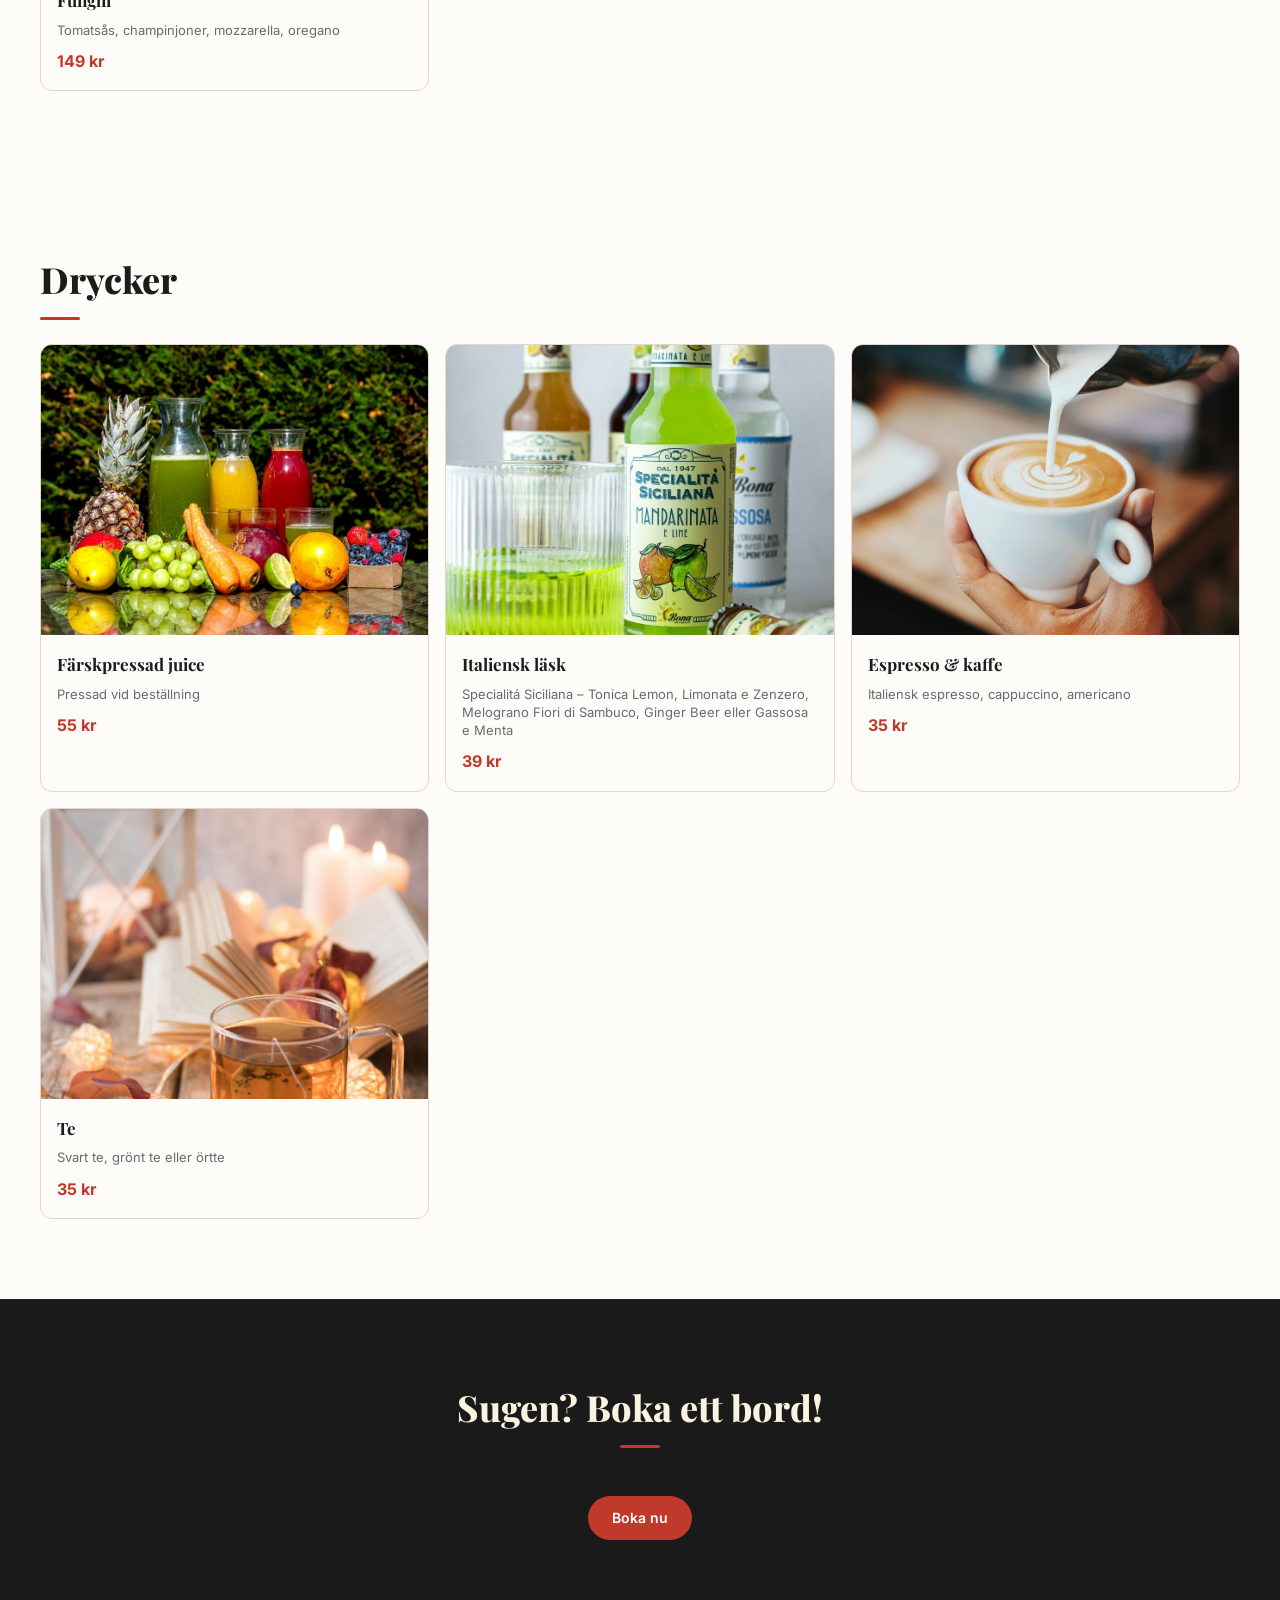
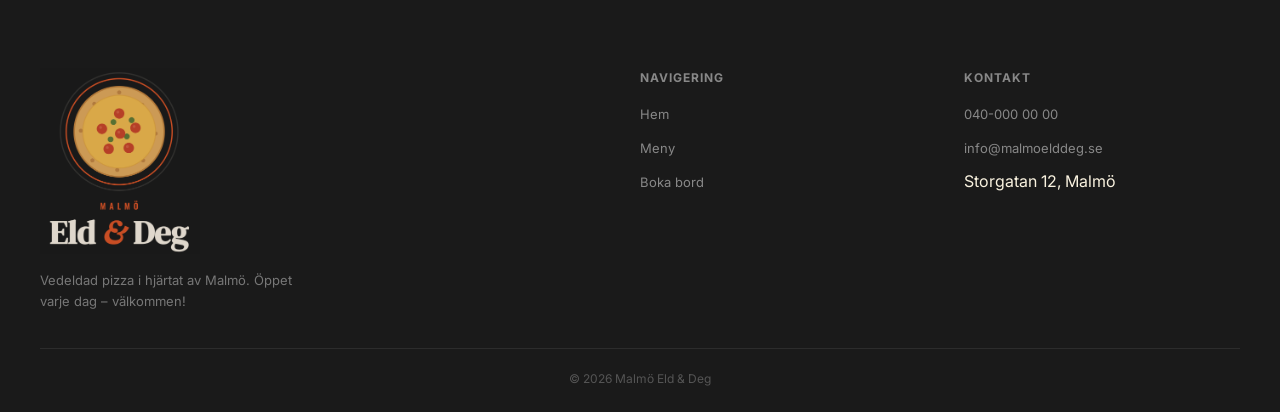
==== commit fcdf05bd: "Restore menu.html" ====
--- a/menu.html
+++ b/menu.html
@@ -190,23 +190,93 @@
                 </div>
             </section>
 
-            <section class="section" aria-labelledby="drycker-rubrik">
-                <div class="container">
-                    <h2 class="section-title" id="drycker-rubrik">Drycker</h2>
-                    <span class="section-accent"></span>
-                    <div class="menu-grid">
-                        <article class="menu-card">
-                            <img
-                                src="img/juice.jpg"
-                                alt="Färskpressad juice"
-                                class="menu-card__img"
-                            />
-                            <div class="menu-card__body">
-                                <h3 class="menu-card__name">
-                                    Färskpressad juice
-                                </h3>
-                                <p class="menu-card__desc">
-                                    Pressad vid beställning
-                                </p>
-                                <span class="menu-card__price">55 kr</span>
-                   +                  <section class="section" aria-labelledby="drycker-rubrik">
+        <div class="container">
+          <h2 class="section-title" id="drycker-rubrik">Drycker</h2>
+          <span class="section-accent"></span>
+          <div class="menu-grid">
+
+            <article class="menu-card">
+              <img src="img/juice.jpg" alt="Färskpressad juice" class="menu-card__img">
+              <div class="menu-card__body">
+                <h3 class="menu-card__name">Färskpressad juice</h3>
+                <p class="menu-card__desc">Pressad vid beställning</p>
+                <span class="menu-card__price">55 kr</span>
+              </div>
+            </article>
+
+            <article class="menu-card">
+              <img src="img/italiansoda.jpg" alt="Italiensk läsk" class="menu-card__img">
+              <div class="menu-card__body">
+                <h3 class="menu-card__name">Italiensk läsk</h3>
+                <p class="menu-card__desc">Specialitá Siciliana – Tonica Lemon, Limonata e Zenzero, Melograno Fiori di Sambuco, Ginger Beer eller Gassosa e Menta</p>
+                <span class="menu-card__price">39 kr</span>
+              </div>
+            </article>
+
+            <article class="menu-card">
+              <img src="img/coffee.jpg" alt="Latte art – espresso och cappuccino" class="menu-card__img">
+              <div class="menu-card__body">
+                <h3 class="menu-card__name">Espresso &amp; kaffe</h3>
+                <p class="menu-card__desc">Italiensk espresso, cappuccino, americano</p>
+                <span class="menu-card__price">35 kr</span>
+              </div>
+            </article>
+
+            <article class="menu-card">
+              <img src="img/te.jpg" alt="Te" class="menu-card__img">
+              <div class="menu-card__body">
+                <h3 class="menu-card__name">Te</h3>
+                <p class="menu-card__desc">Svart te, grönt te eller örtte</p>
+                <span class="menu-card__price">35 kr</span>
+              </div>
+            </article>
+
+          </div>
+        </div>
+      </section>
+
+      <!-- CTA -->
+      <section class="section section--dark" aria-label="Boka bord – uppmaning">
+        <div class="container" style="text-align:center;">
+          <h2 class="section-title" style="color:var(--dough);">Sugen? Boka ett bord!</h2>
+          <span class="section-accent section-accent--center"></span>
+          <a href="booking.html" class="btn btn--primary mt-24">Boka nu</a>
+        </div>
+      </section>
+
+    </main>
+
+    <footer class="site-footer">
+      <div class="container">
+        <div class="footer-grid">
+          <div class="footer-brand">
+            <img src="img/black-badge.png" alt="" class="footer-badge" aria-hidden="true">
+            <p>Vedeldad pizza i hjärtat av Malmö. Öppet varje dag – välkommen!</p>
+          </div>
+          <div class="footer-col">
+            <h3>Navigering</h3>
+            <ul>
+              <li><a href="index.html">Hem</a></li>
+              <li><a href="menu.html">Meny</a></li>
+              <li><a href="booking.html">Boka bord</a></li>
+            </ul>
+          </div>
+          <div class="footer-col">
+            <h3>Kontakt</h3>
+            <ul>
+              <li><a href="tel:+46400000000">040-000 00 00</a></li>
+              <li><a href="mailto:info@malmoeldocdeg.se">info@malmoelddeg.se</a></li>
+              <li>Storgatan 12, Malmö</li>
+            </ul>
+          </div>
+        </div>
+        <div class="footer-bottom">
+          <p>&copy; 2026 Malmö Eld &amp; Deg</p>
+        </div>
+      </div>
+    </footer>
+
+  <script src="js/main.js"></script>
+</body>
+</html>
